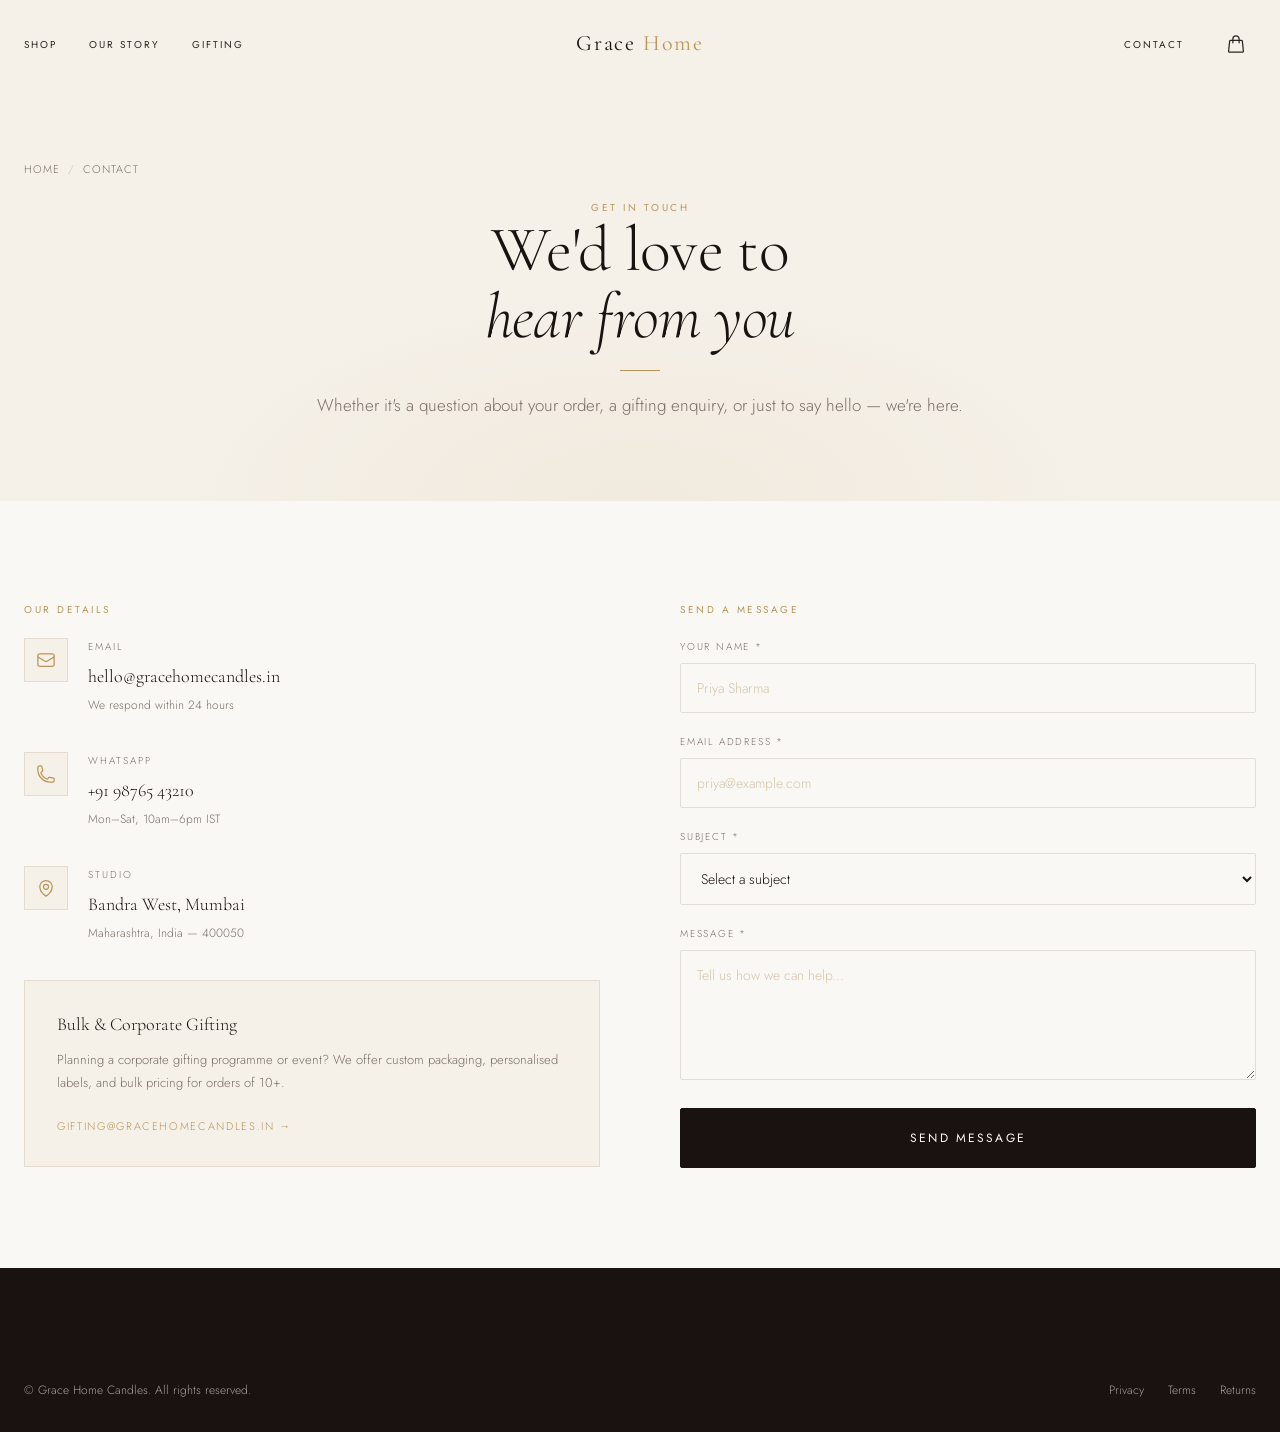
==== pages/contact.html @ 0228a427 "new" ====
<!DOCTYPE html>
<html lang="en">
<head>
  <meta charset="UTF-8">
  <meta name="viewport" content="width=device-width, initial-scale=1.0">
  <meta name="description" content="Contact Grace Home Candles — we'd love to hear from you. Reach us for orders, gifting enquiries, or wholesale.">
  <meta name="robots" content="index, follow">
  <title>Contact — Grace Home Candles</title>
  <link rel="preconnect" href="https://fonts.googleapis.com">
  <link rel="preconnect" href="https://fonts.gstatic.com" crossorigin>
  <link href="https://fonts.googleapis.com/css2?family=Cormorant+Garamond:ital,wght@0,300;0,400;0,500;1,300;1,400&family=Jost:wght@200;300;400;500&display=swap" rel="stylesheet">
  <link rel="stylesheet" href="../css/main.css">
  <link rel="canonical" href="https://gracehomecandles.in/pages/contact.html">
</head>
<body>

<div id="page-loader" class="page-loader" role="status">
  <div><div class="loader-logo">Grace <span>Home</span></div><div class="loader-bar"></div></div>
</div>

<div id="cart-overlay" class="cart-overlay" aria-hidden="true"></div>
<aside id="cart-drawer" class="cart-drawer" aria-hidden="true" aria-label="Shopping Cart">
  <div class="cart-header">
    <h2 class="cart-title">Your Cart</h2>
    <button class="cart-close" data-cart-close aria-label="Close cart">
      <svg xmlns="http://www.w3.org/2000/svg" fill="none" viewBox="0 0 24 24" stroke="currentColor"><path stroke-linecap="round" stroke-linejoin="round" d="M6 18L18 6M6 6l12 12"/></svg>
    </button>
  </div>
  <div class="cart-body" id="cart-body"></div>
  <div class="cart-footer" id="cart-footer" style="display:none">
    <div class="cart-subtotal"><span class="cart-subtotal-label">Subtotal</span><span class="cart-subtotal-amount" id="cart-subtotal">₹0</span></div>
    <p class="cart-shipping-note" id="cart-shipping-note"></p>
    <div class="cart-actions"><a href="checkout.html" class="btn btn-primary btn-full"><span>Checkout</span></a></div>
  </div>
</aside>
<nav id="mobile-nav" class="mobile-nav"><button id="mobile-nav-close" class="mobile-nav-close">✕</button>
  <a href="../index.html" class="mobile-nav-link">Home</a><a href="shop.html" class="mobile-nav-link">Shop</a>
  <a href="about.html" class="mobile-nav-link">Our Story</a><a href="contact.html" class="mobile-nav-link">Contact</a>
</nav>

<header id="site-header" role="banner">
  <div class="container">
    <div class="header-inner">
      <nav class="nav-left"><a href="shop.html" class="nav-link">Shop</a><a href="about.html" class="nav-link">Our Story</a><a href="gifting.html" class="nav-link">Gifting</a></nav>
      <a href="../index.html" class="nav-logo">Grace <span>Home</span></a>
      <div class="nav-right">
        <a href="contact.html" class="nav-link">Contact</a>
        <button class="nav-icon-btn" data-cart-open aria-label="Open cart">
          <svg xmlns="http://www.w3.org/2000/svg" fill="none" viewBox="0 0 24 24" stroke="currentColor"><path stroke-linecap="round" stroke-linejoin="round" d="M15.75 10.5V6a3.75 3.75 0 10-7.5 0v4.5m11.356-1.993l1.263 12c.07.665-.45 1.243-1.119 1.243H4.25a1.125 1.125 0 01-1.12-1.243l1.264-12A1.125 1.125 0 015.513 7.5h12.974c.576 0 1.059.435 1.119 1.007z"/></svg>
          <span class="cart-count"></span>
        </button>
        <button class="hamburger" id="mobile-nav-toggle" aria-label="Open menu"><span></span><span></span><span></span></button>
      </div>
    </div>
  </div>
</header>

<section class="page-banner">
  <div class="container">
    <nav class="breadcrumb" aria-label="Breadcrumb">
      <a href="../index.html">Home</a><span class="breadcrumb-sep">/</span><span aria-current="page">Contact</span>
    </nav>
    <p class="overline reveal">Get in Touch</p>
    <h1 class="display-lg reveal reveal-delay-1">We'd love to<br><em>hear from you</em></h1>
    <div class="divider reveal reveal-delay-2"></div>
    <p class="body-lg reveal reveal-delay-3">Whether it's a question about your order, a gifting enquiry, or just to say hello — we're here.</p>
  </div>
</section>

<main class="section-pad">
  <div class="container">
    <div style="display:grid;grid-template-columns:1fr 1fr;gap:80px;align-items:start">

      <!-- Contact Info -->
      <div>
        <p class="overline reveal" style="margin-bottom:20px">Our Details</p>
        <div style="display:flex;flex-direction:column;gap:36px">

          <div class="reveal reveal-delay-1" style="display:flex;gap:20px;align-items:flex-start">
            <div style="width:44px;height:44px;background:var(--cream);display:flex;align-items:center;justify-content:center;flex-shrink:0;border:1px solid var(--border)">
              <svg style="width:20px;height:20px;color:var(--gold)" xmlns="http://www.w3.org/2000/svg" fill="none" viewBox="0 0 24 24" stroke="currentColor"><path stroke-linecap="round" stroke-linejoin="round" stroke-width="1.5" d="M21.75 6.75v10.5a2.25 2.25 0 01-2.25 2.25h-15a2.25 2.25 0 01-2.25-2.25V6.75m19.5 0A2.25 2.25 0 0019.5 4.5h-15a2.25 2.25 0 00-2.25 2.25m19.5 0v.243a2.25 2.25 0 01-1.07 1.916l-7.5 4.615a2.25 2.25 0 01-2.36 0L3.32 8.91a2.25 2.25 0 01-1.07-1.916V6.75"/></svg>
            </div>
            <div>
              <p style="font-size:10px;letter-spacing:0.2em;text-transform:uppercase;color:var(--muted);margin-bottom:6px">Email</p>
              <a href="mailto:hello@gracehomecandles.in" style="font-family:var(--font-serif);font-size:18px;color:var(--espresso);transition:color 0.25s" onmouseover="this.style.color='var(--gold)'" onmouseout="this.style.color='var(--espresso)'">hello@gracehomecandles.in</a>
              <p style="font-size:12px;color:var(--muted);margin-top:4px">We respond within 24 hours</p>
            </div>
          </div>

          <div class="reveal reveal-delay-2" style="display:flex;gap:20px;align-items:flex-start">
            <div style="width:44px;height:44px;background:var(--cream);display:flex;align-items:center;justify-content:center;flex-shrink:0;border:1px solid var(--border)">
              <svg style="width:20px;height:20px;color:var(--gold)" xmlns="http://www.w3.org/2000/svg" fill="none" viewBox="0 0 24 24" stroke="currentColor"><path stroke-linecap="round" stroke-linejoin="round" stroke-width="1.5" d="M2.25 6.75c0 8.284 6.716 15 15 15h2.25a2.25 2.25 0 002.25-2.25v-1.372c0-.516-.351-.966-.852-1.091l-4.423-1.106c-.44-.11-.902.055-1.173.417l-.97 1.293c-.282.376-.769.542-1.21.38a12.035 12.035 0 01-7.143-7.143c-.162-.441.004-.928.38-1.21l1.293-.97c.363-.271.527-.734.417-1.173L6.963 3.102a1.125 1.125 0 00-1.091-.852H4.5A2.25 2.25 0 002.25 4.5v2.25z"/></svg>
            </div>
            <div>
              <p style="font-size:10px;letter-spacing:0.2em;text-transform:uppercase;color:var(--muted);margin-bottom:6px">WhatsApp</p>
              <a href="https://wa.me/919876543210" target="_blank" rel="noopener noreferrer" style="font-family:var(--font-serif);font-size:18px;color:var(--espresso);transition:color 0.25s" onmouseover="this.style.color='var(--gold)'" onmouseout="this.style.color='var(--espresso)'">+91 98765 43210</a>
              <p style="font-size:12px;color:var(--muted);margin-top:4px">Mon–Sat, 10am–6pm IST</p>
            </div>
          </div>

          <div class="reveal reveal-delay-3" style="display:flex;gap:20px;align-items:flex-start">
            <div style="width:44px;height:44px;background:var(--cream);display:flex;align-items:center;justify-content:center;flex-shrink:0;border:1px solid var(--border)">
              <svg style="width:20px;height:20px;color:var(--gold)" xmlns="http://www.w3.org/2000/svg" fill="none" viewBox="0 0 24 24" stroke="currentColor"><path stroke-linecap="round" stroke-linejoin="round" stroke-width="1.5" d="M15 10.5a3 3 0 11-6 0 3 3 0 016 0z"/><path stroke-linecap="round" stroke-linejoin="round" stroke-width="1.5" d="M19.5 10.5c0 7.142-7.5 11.25-7.5 11.25S4.5 17.642 4.5 10.5a7.5 7.5 0 1115 0z"/></svg>
            </div>
            <div>
              <p style="font-size:10px;letter-spacing:0.2em;text-transform:uppercase;color:var(--muted);margin-bottom:6px">Studio</p>
              <p style="font-family:var(--font-serif);font-size:18px;color:var(--espresso)">Bandra West, Mumbai</p>
              <p style="font-size:12px;color:var(--muted);margin-top:4px">Maharashtra, India — 400050</p>
            </div>
          </div>

          <!-- Gifting enquiry -->
          <div class="reveal reveal-delay-4" style="background:var(--cream);padding:28px 32px;border:1px solid var(--border)">
            <p style="font-family:var(--font-serif);font-size:18px;color:var(--espresso);margin-bottom:10px">Bulk & Corporate Gifting</p>
            <p style="font-size:13px;color:var(--muted);line-height:1.75;margin-bottom:16px">Planning a corporate gifting programme or event? We offer custom packaging, personalised labels, and bulk pricing for orders of 10+.</p>
            <a href="mailto:gifting@gracehomecandles.in" style="font-size:11px;letter-spacing:0.15em;text-transform:uppercase;color:var(--gold);">gifting@gracehomecandles.in →</a>
          </div>
        </div>
      </div>

      <!-- Contact Form -->
      <div>
        <p class="overline reveal" style="margin-bottom:20px">Send a Message</p>
        <form id="contact-form" novalidate class="reveal reveal-delay-1">
          <div class="form-group">
            <label class="form-label" for="contact-name">Your Name *</label>
            <input type="text" id="contact-name" name="name" class="form-control" placeholder="Priya Sharma" required maxlength="100" autocomplete="name">
          </div>
          <div class="form-group">
            <label class="form-label" for="contact-email">Email Address *</label>
            <input type="email" id="contact-email" name="email" class="form-control" placeholder="priya@example.com" required maxlength="150" autocomplete="email">
          </div>
          <div class="form-group">
            <label class="form-label" for="contact-subject">Subject *</label>
            <select id="contact-subject" name="subject" class="form-control" required>
              <option value="">Select a subject</option>
              <option value="order">Order Enquiry</option>
              <option value="gifting">Gifting / Bulk Order</option>
              <option value="product">Product Question</option>
              <option value="return">Return / Exchange</option>
              <option value="wholesale">Wholesale</option>
              <option value="other">Other</option>
            </select>
          </div>
          <div class="form-group">
            <label class="form-label" for="contact-message">Message *</label>
            <textarea id="contact-message" name="message" class="form-control" placeholder="Tell us how we can help..." required maxlength="1000" rows="5"></textarea>
          </div>

          <!-- Honeypot (anti-spam) -->
          <div style="display:none" aria-hidden="true">
            <input type="text" name="website" tabindex="-1" autocomplete="off">
          </div>

          <div id="contact-errors" style="display:none;background:#FDF2F2;border:1px solid #F5C6CB;padding:14px 18px;margin-bottom:20px;font-size:13px;color:#721C24;border-radius:2px" role="alert"></div>
          <div id="contact-success" style="display:none;background:#F0FBF4;border:1px solid #A8D5B5;padding:14px 18px;margin-bottom:20px;font-size:13px;color:#2D6A4F;border-radius:2px" role="status"></div>

          <button type="submit" class="btn btn-primary btn-lg btn-full" id="contact-submit">
            <span id="contact-btn-text">Send Message</span>
          </button>
        </form>
      </div>
    </div>
  </div>
</main>

<footer class="site-footer">
  <div class="container">
    <div class="footer-bottom" style="padding:32px 0">
      <p>© <span id="current-year"></span> Grace Home Candles. All rights reserved.</p>
      <div class="footer-bottom-links">
        <a href="privacy-policy.html">Privacy</a><a href="terms.html">Terms</a><a href="return-policy.html">Returns</a>
      </div>
    </div>
  </div>
</footer>

<div id="toast-container" class="toast-container" aria-live="polite"></div>
<script src="../js/products.js"></script>
<script src="../js/core.js"></script>
<script>
document.getElementById('current-year').textContent = new Date().getFullYear();

document.getElementById('contact-form').addEventListener('submit', async (e) => {
  e.preventDefault();

  if (!Security.checkRateLimit('contact', 3, 300000)) {
    Toast.show('Too many submissions. Please wait before trying again.', 'error');
    return;
  }

  const errorsEl = document.getElementById('contact-errors');
  const successEl = document.getElementById('contact-success');
  const btnText = document.getElementById('contact-btn-text');
  const btn = document.getElementById('contact-submit');
  errorsEl.style.display = 'none';
  successEl.style.display = 'none';

  const name = document.getElementById('contact-name').value.trim();
  const email = document.getElementById('contact-email').value.trim();
  const subject = document.getElementById('contact-subject').value;
  const message = document.getElementById('contact-message').value.trim();
  const honeypot = document.querySelector('input[name="website"]').value;

  // Honeypot check
  if (honeypot) return;

  const errors = [];
  if (!name || name.length < 2) errors.push('Please enter your name.');
  if (!Security.validateEmail(email)) errors.push('Please enter a valid email address.');
  if (!subject) errors.push('Please select a subject.');
  if (!message || message.length < 10) errors.push('Please enter a message (at least 10 characters).');

  if (errors.length) {
    errorsEl.innerHTML = errors.map(m => `<p style="margin:2px 0">• ${Security.sanitize(m)}</p>`).join('');
    errorsEl.style.display = 'block';
    return;
  }

  btn.disabled = true;
  btnText.textContent = 'Sending...';

  try {
    await SupabaseClient.submitContact({
      name: Security.sanitize(name),
      email: Security.sanitize(email),
      subject: Security.sanitize(subject),
      message: Security.sanitize(message),
      created_at: new Date().toISOString()
    });
    successEl.textContent = 'Thank you for reaching out! We'll get back to you within 24 hours.';
    successEl.style.display = 'block';
    document.getElementById('contact-form').reset();
    Toast.show('Message sent successfully!', 'success');
  } catch (err) {
    errorsEl.textContent = 'Something went wrong. Please try emailing us directly at hello@gracehomecandles.in';
    errorsEl.style.display = 'block';
  } finally {
    btn.disabled = false;
    btnText.textContent = 'Send Message';
  }
});
</script>
</body>
</html>
---- css/main.css ----
/* ============================================================
   GRACE HOME CANDLES — LUXURY DESIGN SYSTEM
   ============================================================ */

@import url('https://fonts.googleapis.com/css2?family=Cormorant+Garamond:ital,wght@0,300;0,400;0,500;0,600;1,300;1,400;1,500&family=Jost:wght@200;300;400;500&display=swap');

/* ── CSS Variables ── */
:root {
  --ivory:        #FAF8F4;
  --cream:        #F5F0E8;
  --cashmere:     #EDE5D8;
  --champagne:    #E8DCC8;
  --sand:         #D4C4A8;
  --gold:         #B8965A;
  --gold-light:   #D4AE72;
  --bronze:       #8B6B3D;
  --charcoal:     #2C2420;
  --espresso:     #1A1210;
  --muted:        #7A6E68;
  --border:       rgba(180,160,130,0.25);
  --border-dark:  rgba(44,36,32,0.12);
  --shadow-sm:    0 2px 20px rgba(44,36,32,0.06);
  --shadow-md:    0 8px 40px rgba(44,36,32,0.10);
  --shadow-lg:    0 24px 80px rgba(44,36,32,0.14);
  --font-serif:   'Cormorant Garamond', Georgia, serif;
  --font-sans:    'Jost', 'Helvetica Neue', Arial, sans-serif;
  --transition:   0.45s cubic-bezier(0.25,0.46,0.45,0.94);
  --transition-fast: 0.22s cubic-bezier(0.25,0.46,0.45,0.94);
  --max-w:        1320px;
  --radius:       2px;
}

/* ── Reset ── */
*, *::before, *::after { box-sizing: border-box; margin: 0; padding: 0; }
html { font-size: 16px; scroll-behavior: smooth; -webkit-text-size-adjust: 100%; }
body {
  font-family: var(--font-sans);
  font-weight: 300;
  color: var(--charcoal);
  background: var(--ivory);
  line-height: 1.7;
  overflow-x: hidden;
  -webkit-font-smoothing: antialiased;
}
img { max-width: 100%; height: auto; display: block; }
a { color: inherit; text-decoration: none; }
button { cursor: pointer; border: none; background: none; font-family: var(--font-sans); }
ul { list-style: none; }
input, textarea, select { font-family: var(--font-sans); }

/* ── Utility ── */
.container { width: 100%; max-width: var(--max-w); margin: 0 auto; padding: 0 24px; }
.visually-hidden { position: absolute; width: 1px; height: 1px; overflow: hidden; clip: rect(0,0,0,0); white-space: nowrap; }
.section-pad { padding: 100px 0; }
.section-pad-sm { padding: 64px 0; }
.text-center { text-align: center; }
.text-gold { color: var(--gold); }
.fw-300 { font-weight: 300; }
.fw-400 { font-weight: 400; }
.serif { font-family: var(--font-serif); }

/* ── Typography ── */
.display-xl {
  font-family: var(--font-serif);
  font-size: clamp(52px, 8vw, 120px);
  font-weight: 300;
  line-height: 0.95;
  letter-spacing: -0.02em;
  color: var(--espresso);
}
.display-lg {
  font-family: var(--font-serif);
  font-size: clamp(38px, 5vw, 72px);
  font-weight: 300;
  line-height: 1.05;
  letter-spacing: -0.01em;
  color: var(--espresso);
}
.display-md {
  font-family: var(--font-serif);
  font-size: clamp(28px, 3.5vw, 48px);
  font-weight: 300;
  line-height: 1.15;
  color: var(--espresso);
}
.display-sm {
  font-family: var(--font-serif);
  font-size: clamp(22px, 2.5vw, 32px);
  font-weight: 300;
  line-height: 1.3;
  color: var(--espresso);
}
.overline {
  font-family: var(--font-sans);
  font-size: 10px;
  font-weight: 400;
  letter-spacing: 0.25em;
  text-transform: uppercase;
  color: var(--gold);
}
.body-lg { font-size: 17px; font-weight: 300; line-height: 1.75; color: var(--muted); }
.body-md { font-size: 15px; font-weight: 300; line-height: 1.7; color: var(--muted); }
.body-sm { font-size: 13px; font-weight: 300; line-height: 1.6; color: var(--muted); }

/* ── Divider ── */
.divider {
  width: 40px;
  height: 1px;
  background: var(--gold);
  margin: 20px auto;
}
.divider-left { margin: 20px 0; }

/* ── Buttons ── */
.btn {
  display: inline-flex;
  align-items: center;
  gap: 10px;
  font-family: var(--font-sans);
  font-size: 11px;
  font-weight: 400;
  letter-spacing: 0.18em;
  text-transform: uppercase;
  padding: 16px 36px;
  transition: var(--transition);
  position: relative;
  overflow: hidden;
  border-radius: var(--radius);
}
.btn-primary {
  background: var(--espresso);
  color: var(--ivory);
  border: 1px solid var(--espresso);
}
.btn-primary::before {
  content: '';
  position: absolute;
  inset: 0;
  background: var(--gold);
  transform: translateX(-101%);
  transition: transform var(--transition);
  z-index: 0;
}
.btn-primary:hover::before { transform: translateX(0); }
.btn-primary span { position: relative; z-index: 1; }
.btn-primary:hover { border-color: var(--gold); color: var(--ivory); }

.btn-outline {
  background: transparent;
  color: var(--espresso);
  border: 1px solid var(--espresso);
}
.btn-outline:hover { background: var(--espresso); color: var(--ivory); }

.btn-ghost {
  background: transparent;
  color: var(--espresso);
  border: none;
  padding: 8px 0;
  font-size: 11px;
  letter-spacing: 0.18em;
  text-transform: uppercase;
}
.btn-ghost::after {
  content: '';
  display: block;
  height: 1px;
  background: var(--gold);
  transform: scaleX(0);
  transform-origin: left;
  transition: transform var(--transition);
  margin-top: 2px;
}
.btn-ghost:hover::after { transform: scaleX(1); }

.btn-gold {
  background: var(--gold);
  color: var(--ivory);
  border: 1px solid var(--gold);
}
.btn-gold:hover { background: var(--bronze); border-color: var(--bronze); }

.btn-lg { padding: 20px 48px; font-size: 12px; }
.btn-sm { padding: 12px 24px; font-size: 10px; }
.btn-full { width: 100%; justify-content: center; }

/* ── Header / Navigation ── */
#site-header {
  position: fixed;
  top: 0; left: 0; right: 0;
  z-index: 1000;
  transition: background var(--transition), box-shadow var(--transition), padding var(--transition);
  padding: 24px 0;
}
#site-header.scrolled {
  background: rgba(250,248,244,0.95);
  backdrop-filter: blur(16px);
  -webkit-backdrop-filter: blur(16px);
  box-shadow: var(--shadow-sm);
  padding: 16px 0;
}
.header-inner {
  display: grid;
  grid-template-columns: 1fr auto 1fr;
  align-items: center;
  gap: 20px;
}
.nav-logo {
  text-align: center;
  font-family: var(--font-serif);
  font-size: 22px;
  font-weight: 400;
  letter-spacing: 0.08em;
  color: var(--espresso);
}
.nav-logo span { color: var(--gold); }
.nav-left, .nav-right {
  display: flex;
  align-items: center;
  gap: 32px;
}
.nav-right { justify-content: flex-end; }
.nav-link {
  font-size: 10px;
  font-weight: 400;
  letter-spacing: 0.2em;
  text-transform: uppercase;
  color: var(--charcoal);
  transition: color var(--transition-fast);
  position: relative;
}
.nav-link::after {
  content: '';
  position: absolute;
  bottom: -2px;
  left: 0; right: 0;
  height: 1px;
  background: var(--gold);
  transform: scaleX(0);
  transition: transform var(--transition-fast);
}
.nav-link:hover { color: var(--gold); }
.nav-link:hover::after { transform: scaleX(1); }
.nav-icon-btn {
  width: 40px; height: 40px;
  display: flex; align-items: center; justify-content: center;
  position: relative;
  color: var(--charcoal);
  transition: color var(--transition-fast);
}
.nav-icon-btn:hover { color: var(--gold); }
.nav-icon-btn svg { width: 20px; height: 20px; stroke-width: 1.5; }
.cart-count {
  position: absolute;
  top: 2px; right: 2px;
  width: 16px; height: 16px;
  background: var(--gold);
  color: var(--ivory);
  font-size: 9px;
  font-weight: 500;
  border-radius: 50%;
  display: flex; align-items: center; justify-content: center;
  display: none;
}
.cart-count.visible { display: flex; }
.hamburger {
  display: none;
  flex-direction: column;
  gap: 5px;
  padding: 8px;
  cursor: pointer;
}
.hamburger span {
  display: block;
  width: 22px;
  height: 1px;
  background: var(--charcoal);
  transition: var(--transition);
}

/* ── Mobile Nav ── */
.mobile-nav {
  position: fixed;
  inset: 0;
  background: var(--ivory);
  z-index: 1100;
  display: flex;
  flex-direction: column;
  align-items: center;
  justify-content: center;
  gap: 32px;
  transform: translateX(100%);
  transition: transform var(--transition);
}
.mobile-nav.open { transform: translateX(0); }
.mobile-nav-close {
  position: absolute;
  top: 28px; right: 24px;
  font-size: 24px;
  color: var(--charcoal);
  padding: 8px;
}
.mobile-nav-link {
  font-family: var(--font-serif);
  font-size: 36px;
  font-weight: 300;
  color: var(--espresso);
  letter-spacing: 0.02em;
  transition: color var(--transition-fast);
}
.mobile-nav-link:hover { color: var(--gold); }

/* ── Hero ── */
.hero {
  min-height: 100vh;
  display: flex;
  align-items: flex-end;
  position: relative;
  overflow: hidden;
  background: var(--cream);
}
.hero-bg {
  position: absolute;
  inset: 0;
  background: linear-gradient(135deg, #F5EFE6 0%, #EDE3D3 40%, #E8DBC8 100%);
}
.hero-bg::before {
  content: '';
  position: absolute;
  inset: 0;
  background: radial-gradient(ellipse 80% 60% at 60% 40%, rgba(184,150,90,0.08) 0%, transparent 60%);
}
.hero-content {
  position: relative;
  z-index: 2;
  padding: 120px 0 80px;
  width: 100%;
}
.hero-grid {
  display: grid;
  grid-template-columns: 1fr 1fr;
  gap: 60px;
  align-items: flex-end;
}
.hero-text { padding-bottom: 40px; }
.hero-overline {
  font-size: 10px;
  letter-spacing: 0.3em;
  text-transform: uppercase;
  color: var(--gold);
  margin-bottom: 28px;
}
.hero-headline { margin-bottom: 28px; }
.hero-headline em { font-style: italic; color: var(--gold); }
.hero-sub {
  font-size: 15px;
  font-weight: 300;
  line-height: 1.8;
  color: var(--muted);
  max-width: 380px;
  margin-bottom: 48px;
}
.hero-cta { display: flex; gap: 20px; flex-wrap: wrap; align-items: center; }
.hero-visual {
  display: flex;
  justify-content: center;
  align-items: flex-end;
}
.hero-image-wrap {
  width: 100%;
  max-width: 520px;
  aspect-ratio: 3/4;
  background: var(--cashmere);
  position: relative;
  overflow: hidden;
  border-radius: var(--radius);
}
.hero-image-wrap img {
  width: 100%;
  height: 100%;
  object-fit: cover;
  transition: transform 8s ease;
}
.hero-image-wrap:hover img { transform: scale(1.04); }
.hero-badge {
  position: absolute;
  bottom: 28px;
  right: -20px;
  background: var(--ivory);
  padding: 20px 24px;
  box-shadow: var(--shadow-md);
}
.hero-badge-num {
  font-family: var(--font-serif);
  font-size: 36px;
  font-weight: 300;
  color: var(--espresso);
  line-height: 1;
}
.hero-badge-text { font-size: 10px; letter-spacing: 0.15em; text-transform: uppercase; color: var(--muted); }
.hero-scroll {
  display: flex;
  align-items: center;
  gap: 12px;
  font-size: 10px;
  letter-spacing: 0.2em;
  text-transform: uppercase;
  color: var(--muted);
  margin-top: 60px;
}
.hero-scroll::before {
  content: '';
  width: 40px;
  height: 1px;
  background: var(--sand);
}

/* ── Section Header ── */
.section-header { margin-bottom: 60px; }
.section-header.centered { text-align: center; }
.section-header .overline { margin-bottom: 16px; }
.section-header .display-lg { margin-bottom: 16px; }
.section-header .body-lg { max-width: 540px; }
.section-header.centered .body-lg { margin: 0 auto; }

/* ── Product Cards ── */
.products-grid {
  display: grid;
  grid-template-columns: repeat(3, 1fr);
  gap: 32px;
}
.products-grid-4 {
  display: grid;
  grid-template-columns: repeat(4, 1fr);
  gap: 24px;
}
.product-card {
  position: relative;
  background: var(--cream);
  border-radius: var(--radius);
  overflow: hidden;
  transition: transform var(--transition), box-shadow var(--transition);
  cursor: pointer;
}
.product-card:hover { transform: translateY(-6px); box-shadow: var(--shadow-lg); }
.product-image-wrap {
  position: relative;
  aspect-ratio: 3/4;
  overflow: hidden;
  background: var(--cashmere);
}
.product-image-wrap img {
  width: 100%; height: 100%;
  object-fit: cover;
  transition: transform var(--transition) 0.05s;
}
.product-card:hover .product-image-wrap img { transform: scale(1.06); }
.product-badge {
  position: absolute;
  top: 16px; left: 16px;
  display: flex; gap: 8px; flex-wrap: wrap;
}
.badge {
  font-size: 8px;
  font-weight: 500;
  letter-spacing: 0.15em;
  text-transform: uppercase;
  padding: 5px 10px;
  border-radius: var(--radius);
}
.badge-bestseller { background: var(--espresso); color: var(--ivory); }
.badge-sale { background: var(--gold); color: var(--ivory); }
.badge-new { background: var(--ivory); color: var(--espresso); border: 1px solid var(--border-dark); }
.product-quick-add {
  position: absolute;
  bottom: 16px;
  left: 16px; right: 16px;
  opacity: 0;
  transform: translateY(8px);
  transition: var(--transition);
}
.product-card:hover .product-quick-add { opacity: 1; transform: translateY(0); }
.product-body { padding: 20px 20px 24px; }
.product-name {
  font-family: var(--font-serif);
  font-size: 20px;
  font-weight: 400;
  color: var(--espresso);
  margin-bottom: 6px;
  line-height: 1.2;
}
.product-notes {
  font-size: 11px;
  letter-spacing: 0.1em;
  color: var(--muted);
  margin-bottom: 14px;
  text-transform: uppercase;
}
.product-meta { display: flex; align-items: center; gap: 8px; flex-wrap: wrap; }
.price-original {
  font-size: 13px;
  color: var(--sand);
  text-decoration: line-through;
  font-weight: 300;
}
.price-sale {
  font-family: var(--font-serif);
  font-size: 20px;
  font-weight: 400;
  color: var(--espresso);
}
.price-savings {
  font-size: 10px;
  letter-spacing: 0.1em;
  color: var(--gold);
  text-transform: uppercase;
  font-weight: 400;
}

/* ── Features / Why Us ── */
.features-grid {
  display: grid;
  grid-template-columns: repeat(4, 1fr);
  gap: 1px;
  background: var(--border);
}
.feature-item {
  background: var(--ivory);
  padding: 52px 36px;
  text-align: center;
  transition: background var(--transition);
}
.feature-item:hover { background: var(--cream); }
.feature-icon {
  width: 48px; height: 48px;
  margin: 0 auto 24px;
  color: var(--gold);
}
.feature-icon svg { width: 48px; height: 48px; stroke-width: 1; }
.feature-title {
  font-family: var(--font-serif);
  font-size: 18px;
  font-weight: 400;
  color: var(--espresso);
  margin-bottom: 12px;
}

/* ── Brand Story ── */
.story-grid {
  display: grid;
  grid-template-columns: 1fr 1fr;
  gap: 80px;
  align-items: center;
}
.story-image {
  position: relative;
}
.story-image-main {
  aspect-ratio: 4/5;
  background: var(--cashmere);
  overflow: hidden;
  border-radius: var(--radius);
}
.story-image-main img { width: 100%; height: 100%; object-fit: cover; }
.story-image-accent {
  position: absolute;
  bottom: -32px; right: -32px;
  width: 40%;
  aspect-ratio: 1;
  background: var(--champagne);
  border: 6px solid var(--ivory);
  overflow: hidden;
  border-radius: var(--radius);
}
.story-image-accent img { width: 100%; height: 100%; object-fit: cover; }
.story-text .overline { margin-bottom: 20px; }
.story-text .display-lg { margin-bottom: 24px; }
.story-text .body-lg { margin-bottom: 32px; }
.story-quote {
  padding: 28px 32px;
  border-left: 2px solid var(--gold);
  background: var(--cream);
  margin-bottom: 36px;
}
.story-quote p {
  font-family: var(--font-serif);
  font-size: 20px;
  font-style: italic;
  font-weight: 300;
  color: var(--espresso);
  line-height: 1.5;
}

/* ── Testimonials ── */
.testimonials-wrap {
  background: var(--espresso);
  padding: 100px 0;
}
.testimonials-grid {
  display: grid;
  grid-template-columns: repeat(3, 1fr);
  gap: 2px;
}
.testimonial-item {
  padding: 52px 40px;
  background: rgba(255,255,255,0.03);
  border: 1px solid rgba(255,255,255,0.06);
  transition: background var(--transition);
}
.testimonial-item:hover { background: rgba(255,255,255,0.06); }
.testimonial-stars { color: var(--gold); font-size: 16px; letter-spacing: 4px; margin-bottom: 24px; }
.testimonial-text {
  font-family: var(--font-serif);
  font-size: 18px;
  font-weight: 300;
  font-style: italic;
  color: rgba(255,255,255,0.85);
  line-height: 1.65;
  margin-bottom: 28px;
}
.testimonial-author { display: flex; align-items: center; gap: 14px; }
.testimonial-avatar {
  width: 40px; height: 40px;
  border-radius: 50%;
  background: var(--charcoal);
  overflow: hidden;
  flex-shrink: 0;
}
.testimonial-avatar img { width: 100%; height: 100%; object-fit: cover; }
.testimonial-name {
  font-size: 12px;
  font-weight: 400;
  letter-spacing: 0.12em;
  text-transform: uppercase;
  color: rgba(255,255,255,0.6);
}
.testimonial-loc {
  font-size: 11px;
  color: rgba(255,255,255,0.35);
}

/* ── Gifting Section ── */
.gifting-section {
  background: var(--cream);
  padding: 100px 0;
}
.gifting-grid {
  display: grid;
  grid-template-columns: 1fr 1fr;
  gap: 80px;
  align-items: center;
}
.gifting-text .display-lg { margin-bottom: 24px; }
.gifting-text .body-lg { margin-bottom: 40px; }
.gifting-feature {
  display: flex;
  align-items: flex-start;
  gap: 20px;
  margin-bottom: 28px;
  padding-bottom: 28px;
  border-bottom: 1px solid var(--border);
}
.gifting-feature:last-child { border: none; margin: 0; padding: 0; }
.gifting-feat-icon {
  width: 36px; height: 36px;
  color: var(--gold);
  flex-shrink: 0;
  margin-top: 2px;
}
.gifting-feat-icon svg { width: 36px; height: 36px; stroke-width: 1.2; }
.gifting-feat-title {
  font-family: var(--font-serif);
  font-size: 17px;
  font-weight: 400;
  color: var(--espresso);
  margin-bottom: 6px;
}
.gifting-image {
  aspect-ratio: 4/5;
  background: var(--cashmere);
  overflow: hidden;
  border-radius: var(--radius);
  position: relative;
}
.gifting-image img { width: 100%; height: 100%; object-fit: cover; }
.gifting-tag {
  position: absolute;
  top: 32px; left: -20px;
  background: var(--espresso);
  color: var(--ivory);
  padding: 20px 28px;
  writing-mode: vertical-rl;
  text-orientation: mixed;
  transform: rotate(180deg);
  font-size: 9px;
  letter-spacing: 0.25em;
  text-transform: uppercase;
}

/* ── Instagram Gallery ── */
.instagram-grid {
  display: grid;
  grid-template-columns: repeat(6, 1fr);
  gap: 4px;
}
.insta-item {
  aspect-ratio: 1;
  background: var(--cashmere);
  overflow: hidden;
  position: relative;
  cursor: pointer;
}
.insta-item img { width: 100%; height: 100%; object-fit: cover; transition: transform var(--transition); }
.insta-item:hover img { transform: scale(1.08); }
.insta-overlay {
  position: absolute;
  inset: 0;
  background: rgba(26,18,16,0.35);
  display: flex; align-items: center; justify-content: center;
  opacity: 0;
  transition: opacity var(--transition);
}
.insta-item:hover .insta-overlay { opacity: 1; }
.insta-icon { color: white; width: 28px; height: 28px; }

/* ── Newsletter ── */
.newsletter-wrap {
  background: linear-gradient(135deg, var(--cashmere) 0%, var(--champagne) 100%);
  padding: 80px 0;
}
.newsletter-inner { max-width: 540px; margin: 0 auto; text-align: center; }
.newsletter-form {
  display: flex;
  gap: 0;
  margin-top: 32px;
  border: 1px solid var(--border-dark);
  background: var(--ivory);
  overflow: hidden;
}
.newsletter-form input {
  flex: 1;
  padding: 16px 20px;
  border: none;
  background: transparent;
  font-size: 14px;
  font-weight: 300;
  color: var(--espresso);
  outline: none;
}
.newsletter-form input::placeholder { color: var(--sand); }
.newsletter-form button {
  padding: 16px 28px;
  background: var(--espresso);
  color: var(--ivory);
  font-size: 10px;
  letter-spacing: 0.2em;
  text-transform: uppercase;
  font-weight: 400;
  transition: background var(--transition-fast);
  white-space: nowrap;
}
.newsletter-form button:hover { background: var(--gold); }
.newsletter-note { font-size: 11px; color: var(--muted); margin-top: 14px; }

/* ── Footer ── */
.site-footer {
  background: var(--espresso);
  color: rgba(255,255,255,0.6);
  padding-top: 80px;
}
.footer-grid {
  display: grid;
  grid-template-columns: 2fr 1fr 1fr 1fr;
  gap: 60px;
  padding-bottom: 64px;
  border-bottom: 1px solid rgba(255,255,255,0.08);
}
.footer-brand-name {
  font-family: var(--font-serif);
  font-size: 24px;
  font-weight: 400;
  letter-spacing: 0.06em;
  color: var(--ivory);
  margin-bottom: 16px;
}
.footer-brand-name span { color: var(--gold); }
.footer-brand-desc { font-size: 13px; line-height: 1.75; margin-bottom: 28px; }
.footer-social { display: flex; gap: 16px; }
.footer-social a {
  width: 36px; height: 36px;
  border: 1px solid rgba(255,255,255,0.12);
  display: flex; align-items: center; justify-content: center;
  color: rgba(255,255,255,0.5);
  transition: var(--transition-fast);
}
.footer-social a:hover { border-color: var(--gold); color: var(--gold); }
.footer-social svg { width: 16px; height: 16px; stroke-width: 1.5; }
.footer-heading {
  font-family: var(--font-sans);
  font-size: 9px;
  font-weight: 500;
  letter-spacing: 0.25em;
  text-transform: uppercase;
  color: var(--ivory);
  margin-bottom: 24px;
}
.footer-links { display: flex; flex-direction: column; gap: 12px; }
.footer-links a { font-size: 13px; transition: color var(--transition-fast); }
.footer-links a:hover { color: var(--gold); }
.footer-bottom {
  padding: 24px 0;
  display: flex;
  align-items: center;
  justify-content: space-between;
  gap: 20px;
  flex-wrap: wrap;
  font-size: 12px;
}
.footer-bottom-links { display: flex; gap: 24px; }
.footer-bottom-links a { transition: color var(--transition-fast); }
.footer-bottom-links a:hover { color: var(--gold); }
.footer-payment { display: flex; gap: 8px; align-items: center; }
.payment-icon {
  background: rgba(255,255,255,0.08);
  padding: 4px 10px;
  font-size: 10px;
  color: rgba(255,255,255,0.5);
  border-radius: 2px;
  letter-spacing: 0.05em;
}

/* ── Cart Drawer ── */
.cart-overlay {
  position: fixed;
  inset: 0;
  background: rgba(26,18,16,0.5);
  z-index: 1200;
  opacity: 0;
  visibility: hidden;
  transition: var(--transition);
  backdrop-filter: blur(4px);
}
.cart-overlay.open { opacity: 1; visibility: visible; }
.cart-drawer {
  position: fixed;
  top: 0; right: 0; bottom: 0;
  width: 420px;
  max-width: 100vw;
  background: var(--ivory);
  z-index: 1300;
  transform: translateX(100%);
  transition: transform var(--transition);
  display: flex;
  flex-direction: column;
}
.cart-drawer.open { transform: translateX(0); }
.cart-header {
  padding: 28px 32px;
  border-bottom: 1px solid var(--border);
  display: flex; align-items: center; justify-content: space-between;
}
.cart-title { font-family: var(--font-serif); font-size: 22px; font-weight: 300; color: var(--espresso); }
.cart-close {
  width: 36px; height: 36px;
  display: flex; align-items: center; justify-content: center;
  color: var(--muted);
  transition: color var(--transition-fast);
}
.cart-close:hover { color: var(--espresso); }
.cart-close svg { width: 20px; height: 20px; stroke-width: 1.5; }
.cart-body { flex: 1; overflow-y: auto; padding: 24px 32px; }
.cart-empty {
  display: flex; flex-direction: column; align-items: center; justify-content: center;
  height: 100%; text-align: center; gap: 16px;
}
.cart-empty-icon { color: var(--sand); }
.cart-empty-icon svg { width: 52px; height: 52px; stroke-width: 1; }
.cart-empty h3 { font-family: var(--font-serif); font-size: 20px; font-weight: 300; color: var(--espresso); }
.cart-item {
  display: grid;
  grid-template-columns: 80px 1fr;
  gap: 16px;
  padding: 20px 0;
  border-bottom: 1px solid var(--border);
  align-items: start;
}
.cart-item-img {
  width: 80px; height: 100px;
  background: var(--cashmere);
  overflow: hidden;
  border-radius: var(--radius);
}
.cart-item-img img { width: 100%; height: 100%; object-fit: cover; }
.cart-item-name { font-family: var(--font-serif); font-size: 16px; font-weight: 400; color: var(--espresso); margin-bottom: 4px; }
.cart-item-notes { font-size: 11px; color: var(--muted); margin-bottom: 12px; }
.cart-item-footer { display: flex; align-items: center; justify-content: space-between; }
.quantity-control { display: flex; align-items: center; gap: 0; border: 1px solid var(--border-dark); }
.quantity-control button {
  width: 30px; height: 30px;
  display: flex; align-items: center; justify-content: center;
  font-size: 16px; color: var(--charcoal);
  transition: background var(--transition-fast);
}
.quantity-control button:hover { background: var(--cream); }
.quantity-control span { width: 36px; text-align: center; font-size: 13px; color: var(--espresso); }
.cart-item-price { font-family: var(--font-serif); font-size: 17px; font-weight: 400; color: var(--espresso); }
.cart-item-remove {
  font-size: 10px;
  letter-spacing: 0.15em;
  text-transform: uppercase;
  color: var(--sand);
  cursor: pointer;
  transition: color var(--transition-fast);
  margin-top: 6px;
  display: inline-block;
}
.cart-item-remove:hover { color: var(--espresso); }
.cart-footer {
  padding: 24px 32px 32px;
  border-top: 1px solid var(--border);
}
.cart-subtotal {
  display: flex; justify-content: space-between; align-items: center;
  margin-bottom: 8px;
}
.cart-subtotal-label { font-size: 12px; letter-spacing: 0.1em; text-transform: uppercase; color: var(--muted); }
.cart-subtotal-amount { font-family: var(--font-serif); font-size: 22px; font-weight: 300; color: var(--espresso); }
.cart-shipping-note { font-size: 11px; color: var(--muted); margin-bottom: 20px; text-align: center; }
.cart-actions { display: flex; flex-direction: column; gap: 12px; }

/* ── Forms ── */
.form-group { margin-bottom: 20px; }
.form-label {
  display: block;
  font-size: 10px;
  letter-spacing: 0.18em;
  text-transform: uppercase;
  color: var(--muted);
  margin-bottom: 8px;
}
.form-control {
  width: 100%;
  padding: 14px 16px;
  border: 1px solid var(--border-dark);
  background: transparent;
  color: var(--espresso);
  font-size: 14px;
  font-weight: 300;
  font-family: var(--font-sans);
  transition: border-color var(--transition-fast);
  border-radius: var(--radius);
  outline: none;
}
.form-control:focus { border-color: var(--gold); }
.form-control::placeholder { color: var(--sand); }
textarea.form-control { resize: vertical; min-height: 100px; }
.form-row { display: grid; grid-template-columns: 1fr 1fr; gap: 20px; }

/* ── Page Banner ── */
.page-banner {
  background: var(--cream);
  padding: 160px 0 80px;
  text-align: center;
  position: relative;
  overflow: hidden;
}
.page-banner::before {
  content: '';
  position: absolute;
  inset: 0;
  background: radial-gradient(ellipse 60% 70% at 50% 100%, rgba(184,150,90,0.07) 0%, transparent 60%);
}
.page-banner .container { position: relative; }

/* ── Breadcrumb ── */
.breadcrumb {
  display: flex; align-items: center; gap: 8px;
  font-size: 11px;
  letter-spacing: 0.1em;
  color: var(--muted);
  margin-bottom: 20px;
  text-transform: uppercase;
}
.breadcrumb a:hover { color: var(--gold); }
.breadcrumb-sep { color: var(--sand); }

/* ── Product Detail ── */
.product-detail {
  display: grid;
  grid-template-columns: 1fr 1fr;
  gap: 80px;
  align-items: start;
  padding: 80px 0 120px;
}
.product-gallery { position: sticky; top: 100px; }
.product-main-image {
  aspect-ratio: 3/4;
  background: var(--cashmere);
  overflow: hidden;
  border-radius: var(--radius);
  margin-bottom: 12px;
  cursor: zoom-in;
}
.product-main-image img { width: 100%; height: 100%; object-fit: cover; transition: transform var(--transition); }
.product-main-image:hover img { transform: scale(1.04); }
.product-thumbs { display: flex; gap: 12px; }
.product-thumb {
  width: 80px; height: 100px;
  background: var(--cashmere);
  overflow: hidden;
  border-radius: var(--radius);
  cursor: pointer;
  border: 2px solid transparent;
  transition: border-color var(--transition-fast);
  flex-shrink: 0;
}
.product-thumb img { width: 100%; height: 100%; object-fit: cover; }
.product-thumb.active { border-color: var(--gold); }
.product-info { padding-top: 8px; }
.product-info .overline { margin-bottom: 12px; }
.product-info .display-md { margin-bottom: 8px; }
.product-info-notes { font-size: 12px; letter-spacing: 0.12em; color: var(--gold); text-transform: uppercase; margin-bottom: 20px; }
.product-pricing { display: flex; align-items: baseline; gap: 14px; margin-bottom: 32px; }
.product-pricing .price-sale { font-size: 32px; }
.product-desc { font-size: 15px; font-weight: 300; line-height: 1.8; color: var(--muted); margin-bottom: 32px; }
.product-specs { margin-bottom: 36px; }
.spec-row {
  display: flex; justify-content: space-between;
  padding: 14px 0;
  border-bottom: 1px solid var(--border);
  font-size: 13px;
}
.spec-label { color: var(--muted); text-transform: uppercase; letter-spacing: 0.1em; font-size: 10px; }
.spec-value { color: var(--espresso); font-weight: 400; }
.product-actions { display: flex; flex-direction: column; gap: 12px; }
.product-assurances {
  display: flex; gap: 24px;
  margin-top: 32px;
  padding-top: 32px;
  border-top: 1px solid var(--border);
}
.assurance-item {
  display: flex; align-items: center; gap: 8px;
  font-size: 11px; color: var(--muted); letter-spacing: 0.08em;
}
.assurance-item svg { width: 18px; height: 18px; color: var(--gold); stroke-width: 1.5; flex-shrink: 0; }

/* ── Checkout ── */
.checkout-layout {
  display: grid;
  grid-template-columns: 1fr 420px;
  gap: 60px;
  padding: 40px 0 100px;
}
.checkout-form-section { }
.checkout-summary {
  position: sticky;
  top: 100px;
  background: var(--cream);
  padding: 36px;
  border-radius: var(--radius);
  border: 1px solid var(--border);
}
.checkout-step {
  font-size: 10px;
  letter-spacing: 0.25em;
  text-transform: uppercase;
  color: var(--gold);
  margin-bottom: 8px;
}
.checkout-section-title {
  font-family: var(--font-serif);
  font-size: 24px;
  font-weight: 300;
  color: var(--espresso);
  margin-bottom: 28px;
}
.order-summary-items { border-bottom: 1px solid var(--border); margin-bottom: 20px; }
.summary-item {
  display: flex; justify-content: space-between; align-items: center;
  padding: 14px 0;
  border-top: 1px solid var(--border);
  font-size: 14px;
}
.summary-item-name { color: var(--espresso); font-weight: 300; }
.summary-item-price { font-family: var(--font-serif); font-size: 16px; color: var(--espresso); }
.summary-row {
  display: flex; justify-content: space-between;
  font-size: 13px;
  color: var(--muted);
  margin-bottom: 8px;
}
.summary-total {
  display: flex; justify-content: space-between;
  padding-top: 16px;
  border-top: 1px solid var(--border-dark);
  margin-top: 8px;
}
.summary-total-label {
  font-size: 11px; letter-spacing: 0.15em; text-transform: uppercase; color: var(--espresso);
}
.summary-total-amount { font-family: var(--font-serif); font-size: 24px; font-weight: 300; color: var(--espresso); }
.razorpay-notice {
  display: flex; align-items: center; gap: 8px;
  font-size: 11px; color: var(--muted);
  margin-top: 20px;
  padding-top: 20px;
  border-top: 1px solid var(--border);
}
.razorpay-notice svg { width: 16px; height: 16px; color: var(--gold); stroke-width: 1.5; }

/* ── Toast ── */
.toast-container {
  position: fixed;
  bottom: 32px; right: 32px;
  z-index: 2000;
  display: flex; flex-direction: column; gap: 12px;
}
.toast {
  background: var(--espresso);
  color: var(--ivory);
  padding: 16px 24px;
  font-size: 13px;
  font-weight: 300;
  letter-spacing: 0.05em;
  box-shadow: var(--shadow-lg);
  transform: translateX(120%);
  transition: transform var(--transition);
  max-width: 320px;
  border-left: 3px solid var(--gold);
}
.toast.show { transform: translateX(0); }
.toast.success { border-left-color: #6B9E7A; }
.toast.error { border-left-color: #C0665A; }

/* ── Scroll Reveal ── */
.reveal {
  opacity: 0;
  transform: translateY(28px);
  transition: opacity 0.7s ease, transform 0.7s ease;
}
.reveal.revealed { opacity: 1; transform: translateY(0); }
.reveal-delay-1 { transition-delay: 0.1s; }
.reveal-delay-2 { transition-delay: 0.2s; }
.reveal-delay-3 { transition-delay: 0.3s; }
.reveal-delay-4 { transition-delay: 0.4s; }

/* ── Policy Pages ── */
.policy-content {
  max-width: 780px;
  margin: 0 auto;
  padding: 60px 0 120px;
}
.policy-content h2 {
  font-family: var(--font-serif);
  font-size: 24px;
  font-weight: 400;
  color: var(--espresso);
  margin: 40px 0 16px;
}
.policy-content h3 {
  font-family: var(--font-serif);
  font-size: 18px;
  font-weight: 400;
  color: var(--espresso);
  margin: 24px 0 12px;
}
.policy-content p {
  font-size: 15px;
  font-weight: 300;
  color: var(--muted);
  line-height: 1.8;
  margin-bottom: 16px;
}
.policy-content ul {
  list-style: disc;
  padding-left: 24px;
  margin-bottom: 16px;
}
.policy-content ul li {
  font-size: 15px;
  font-weight: 300;
  color: var(--muted);
  line-height: 1.8;
  margin-bottom: 6px;
}

/* ── FAQ ── */
.faq-item {
  border-bottom: 1px solid var(--border);
}
.faq-question {
  display: flex; justify-content: space-between; align-items: center;
  padding: 24px 0;
  cursor: pointer;
  font-family: var(--font-serif);
  font-size: 18px;
  font-weight: 400;
  color: var(--espresso);
  gap: 20px;
}
.faq-icon { flex-shrink: 0; transition: transform var(--transition-fast); color: var(--gold); }
.faq-icon svg { width: 20px; height: 20px; stroke-width: 1.5; }
.faq-item.open .faq-icon { transform: rotate(45deg); }
.faq-answer {
  max-height: 0;
  overflow: hidden;
  transition: max-height 0.4s ease, padding 0.4s ease;
}
.faq-item.open .faq-answer { max-height: 300px; padding-bottom: 24px; }
.faq-answer p { font-size: 15px; font-weight: 300; color: var(--muted); line-height: 1.8; }

/* ── Order Success ── */
.success-page {
  min-height: 80vh;
  display: flex; align-items: center; justify-content: center;
  text-align: center;
  padding: 120px 0 80px;
}
.success-icon {
  width: 72px; height: 72px;
  margin: 0 auto 32px;
  background: rgba(107,158,122,0.12);
  border-radius: 50%;
  display: flex; align-items: center; justify-content: center;
  color: #6B9E7A;
}
.success-icon svg { width: 36px; height: 36px; stroke-width: 1.5; }
.success-order-id { font-family: var(--font-serif); font-size: 15px; color: var(--gold); margin: 12px 0 32px; }

/* ── Loader ── */
.page-loader {
  position: fixed;
  inset: 0;
  background: var(--ivory);
  z-index: 9999;
  display: flex; align-items: center; justify-content: center;
  transition: opacity 0.5s ease, visibility 0.5s ease;
}
.page-loader.hidden { opacity: 0; visibility: hidden; }
.loader-logo { font-family: var(--font-serif); font-size: 32px; font-weight: 300; color: var(--espresso); letter-spacing: 0.1em; }
.loader-logo span { color: var(--gold); }
.loader-bar {
  position: absolute;
  bottom: 0; left: 0;
  height: 2px;
  background: var(--gold);
  animation: loaderBar 1.2s ease forwards;
}
@keyframes loaderBar { from { width: 0; } to { width: 100%; } }

/* ── Media Queries ── */
@media (max-width: 1200px) {
  .products-grid-4 { grid-template-columns: repeat(3, 1fr); }
  .footer-grid { grid-template-columns: 1fr 1fr; gap: 40px; }
}
@media (max-width: 1024px) {
  .hero-grid { grid-template-columns: 1fr; gap: 40px; }
  .hero-visual { display: none; }
  .products-grid { grid-template-columns: repeat(2, 1fr); }
  .features-grid { grid-template-columns: repeat(2, 1fr); }
  .story-grid { grid-template-columns: 1fr; }
  .story-image { display: none; }
  .testimonials-grid { grid-template-columns: 1fr; }
  .gifting-grid { grid-template-columns: 1fr; }
  .checkout-layout { grid-template-columns: 1fr; }
  .checkout-summary { position: static; }
  .product-detail { grid-template-columns: 1fr; }
  .product-gallery { position: static; }
  .instagram-grid { grid-template-columns: repeat(4, 1fr); }
}
@media (max-width: 768px) {
  .section-pad { padding: 64px 0; }
  .nav-left, .nav-right > .nav-link { display: none; }
  .hamburger { display: flex; }
  .header-inner { grid-template-columns: 1fr auto 1fr; }
  .nav-right { gap: 8px; }
  .products-grid { grid-template-columns: 1fr 1fr; gap: 16px; }
  .products-grid-4 { grid-template-columns: 1fr 1fr; }
  .features-grid { grid-template-columns: 1fr 1fr; }
  .instagram-grid { grid-template-columns: repeat(3, 1fr); }
  .footer-grid { grid-template-columns: 1fr; gap: 36px; }
  .cart-drawer { width: 100vw; }
  .product-assurances { flex-wrap: wrap; gap: 16px; }
  .form-row { grid-template-columns: 1fr; }
  .newsletter-form { flex-direction: column; }
  .newsletter-form button { padding: 14px; }
  .testimonials-grid { grid-template-columns: 1fr; }
  .footer-bottom { flex-direction: column; text-align: center; }
}
@media (max-width: 480px) {
  .products-grid { grid-template-columns: 1fr; }
  .features-grid { grid-template-columns: 1fr; }
  .instagram-grid { grid-template-columns: repeat(2, 1fr); }
  .hero-cta { flex-direction: column; width: 100%; }
  .hero-cta .btn { width: 100%; justify-content: center; }
}
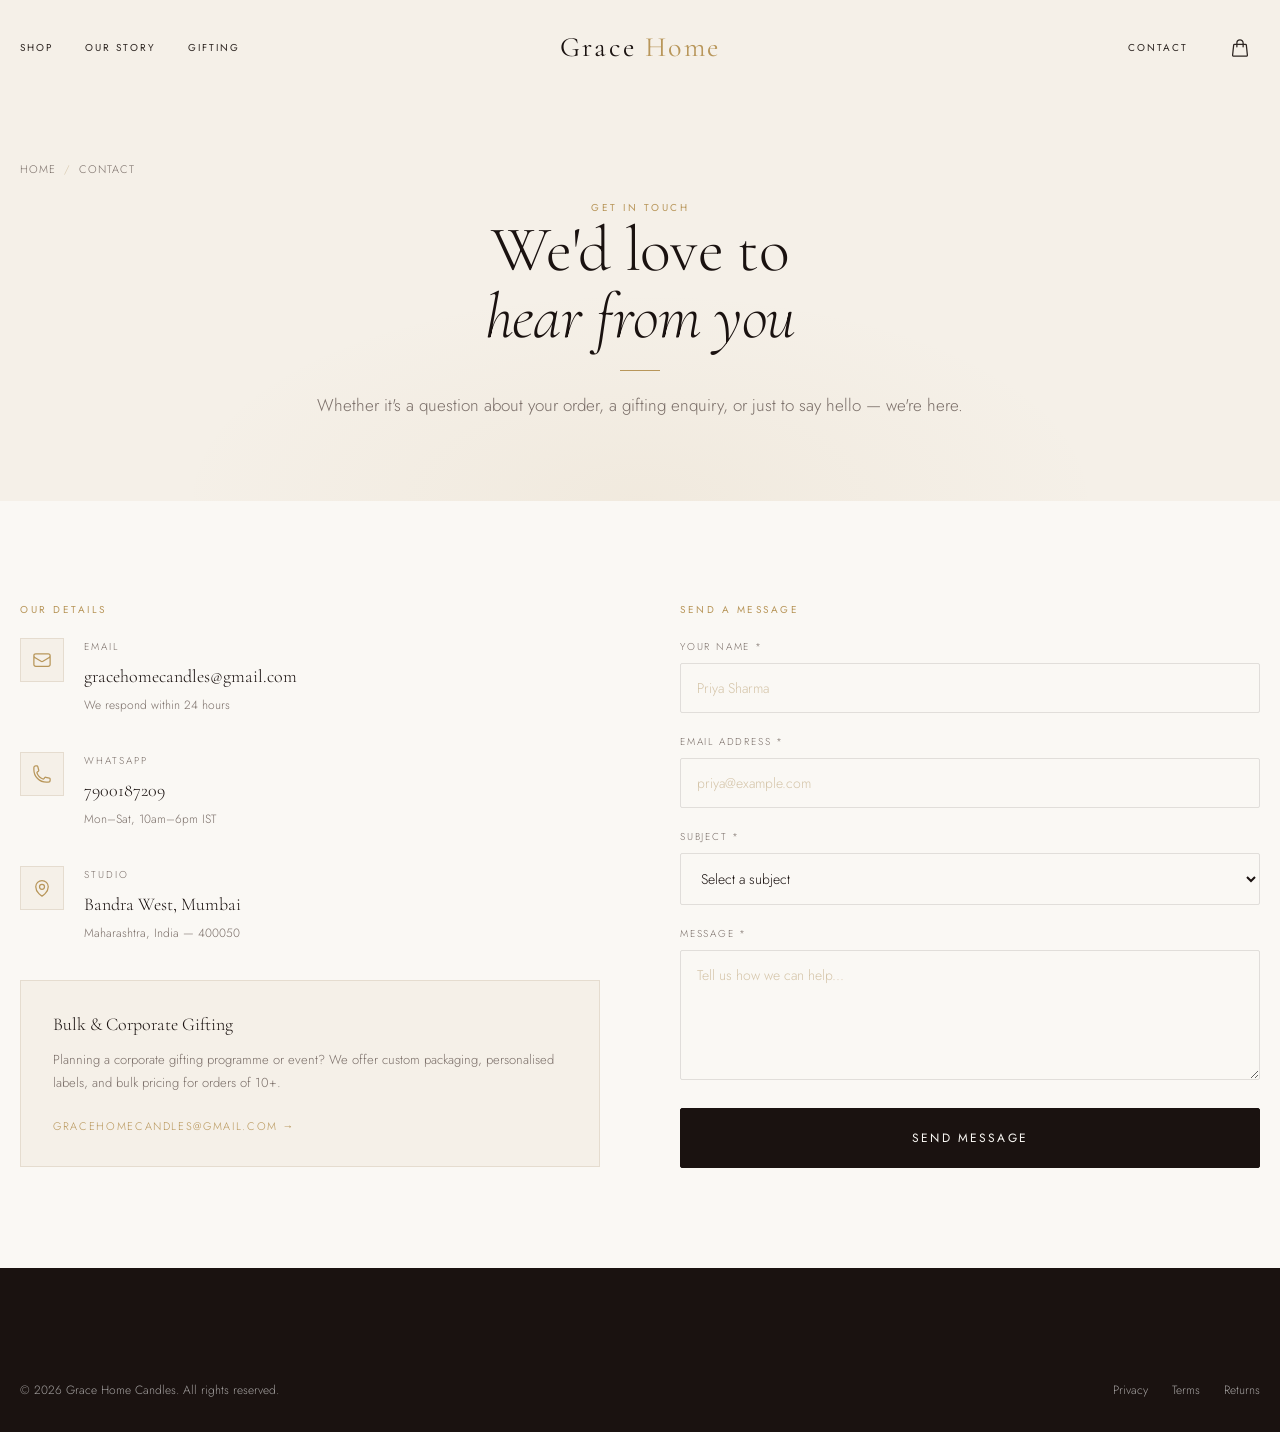
==== commit 27b1a404: "new" ====
--- a/pages/contact.html
+++ b/pages/contact.html
@@ -82,7 +82,7 @@
             </div>
             <div>
               <p style="font-size:10px;letter-spacing:0.2em;text-transform:uppercase;color:var(--muted);margin-bottom:6px">Email</p>
-              <a href="mailto:hello@gracehomecandles.in" style="font-family:var(--font-serif);font-size:18px;color:var(--espresso);transition:color 0.25s" onmouseover="this.style.color='var(--gold)'" onmouseout="this.style.color='var(--espresso)'">hello@gracehomecandles.in</a>
+              <a href="mailto:gracehomecandles@gmail.com" style="font-family:var(--font-serif);font-size:18px;color:var(--espresso);transition:color 0.25s" onmouseover="this.style.color='var(--gold)'" onmouseout="this.style.color='var(--espresso)'">gracehomecandles@gmail.com</a>
               <p style="font-size:12px;color:var(--muted);margin-top:4px">We respond within 24 hours</p>
             </div>
           </div>
@@ -93,7 +93,7 @@
             </div>
             <div>
               <p style="font-size:10px;letter-spacing:0.2em;text-transform:uppercase;color:var(--muted);margin-bottom:6px">WhatsApp</p>
-              <a href="https://wa.me/919876543210" target="_blank" rel="noopener noreferrer" style="font-family:var(--font-serif);font-size:18px;color:var(--espresso);transition:color 0.25s" onmouseover="this.style.color='var(--gold)'" onmouseout="this.style.color='var(--espresso)'">+91 98765 43210</a>
+              <a href="https://wa.me/917900187209" target="_blank" rel="noopener noreferrer" style="font-family:var(--font-serif);font-size:18px;color:var(--espresso);transition:color 0.25s" onmouseover="this.style.color='var(--gold)'" onmouseout="this.style.color='var(--espresso)'">7900187209</a>
               <p style="font-size:12px;color:var(--muted);margin-top:4px">Mon–Sat, 10am–6pm IST</p>
             </div>
           </div>
@@ -113,7 +113,7 @@
           <div class="reveal reveal-delay-4" style="background:var(--cream);padding:28px 32px;border:1px solid var(--border)">
             <p style="font-family:var(--font-serif);font-size:18px;color:var(--espresso);margin-bottom:10px">Bulk & Corporate Gifting</p>
             <p style="font-size:13px;color:var(--muted);line-height:1.75;margin-bottom:16px">Planning a corporate gifting programme or event? We offer custom packaging, personalised labels, and bulk pricing for orders of 10+.</p>
-            <a href="mailto:gifting@gracehomecandles.in" style="font-size:11px;letter-spacing:0.15em;text-transform:uppercase;color:var(--gold);">gifting@gracehomecandles.in →</a>
+            <a href="mailto:gracehomecandles@gmail.com" style="font-size:11px;letter-spacing:0.15em;text-transform:uppercase;color:var(--gold);">gracehomecandles@gmail.com →</a>
           </div>
         </div>
       </div>
@@ -228,12 +228,12 @@
       message: Security.sanitize(message),
       created_at: new Date().toISOString()
     });
-    successEl.textContent = 'Thank you for reaching out! We'll get back to you within 24 hours.';
+    successEl.textContent = 'Thank you for reaching out! We\'ll get back to you within 24 hours.';
     successEl.style.display = 'block';
     document.getElementById('contact-form').reset();
     Toast.show('Message sent successfully!', 'success');
   } catch (err) {
-    errorsEl.textContent = 'Something went wrong. Please try emailing us directly at hello@gracehomecandles.in';
+    errorsEl.textContent = 'Something went wrong. Please try emailing us directly at gracehomecandles@gmail.com';
     errorsEl.style.display = 'block';
   } finally {
     btn.disabled = false;
--- a/css/main.css
+++ b/css/main.css
@@ -26,13 +26,13 @@
   --font-sans:    'Jost', 'Helvetica Neue', Arial, sans-serif;
   --transition:   0.45s cubic-bezier(0.25,0.46,0.45,0.94);
   --transition-fast: 0.22s cubic-bezier(0.25,0.46,0.45,0.94);
-  --max-w:        1320px;
+  --max-w:        1400px;
   --radius:       2px;
 }
 
 /* ── Reset ── */
 *, *::before, *::after { box-sizing: border-box; margin: 0; padding: 0; }
-html { font-size: 16px; scroll-behavior: smooth; -webkit-text-size-adjust: 100%; }
+html { font-size: 16px; scroll-behavior: smooth; -webkit-text-size-adjust: 100%; overflow-x: hidden; width: 100%; }
 body {
   font-family: var(--font-sans);
   font-weight: 300;
@@ -40,6 +40,10 @@
   background: var(--ivory);
   line-height: 1.7;
   overflow-x: hidden;
+  width: 100%;
+  width: 100%;
+  max-width: 100vw;
+  min-height: 100%;
   -webkit-font-smoothing: antialiased;
 }
 img { max-width: 100%; height: auto; display: block; }
@@ -49,8 +53,8 @@
 input, textarea, select { font-family: var(--font-sans); }
 
 /* ── Utility ── */
-.container { width: 100%; max-width: var(--max-w); margin: 0 auto; padding: 0 24px; }
-.visually-hidden { position: absolute; width: 1px; height: 1px; overflow: hidden; clip: rect(0,0,0,0); white-space: nowrap; }
+.container { width: 100%; max-width: var(--max-w); margin: 0 auto; padding: 0 20px; box-sizing: border-box; }
+.visually-hidden { position: absolute; width: 1px; height: 1px; padding: 0; margin: -1px; overflow: hidden; clip: rect(0,0,0,0); border: 0; }
 .section-pad { padding: 100px 0; }
 .section-pad-sm { padding: 64px 0; }
 .text-center { text-align: center; }
@@ -188,27 +192,30 @@
 #site-header {
   position: fixed;
   top: 0; left: 0; right: 0;
-  z-index: 1000;
+  z-index: 1050;
   transition: background var(--transition), box-shadow var(--transition), padding var(--transition);
   padding: 24px 0;
+  background: transparent;
 }
 #site-header.scrolled {
-  background: rgba(250,248,244,0.95);
-  backdrop-filter: blur(16px);
-  -webkit-backdrop-filter: blur(16px);
+  background: rgba(250, 248, 244, 0.85);
+  backdrop-filter: saturate(180%) blur(20px);
+  -webkit-backdrop-filter: saturate(180%) blur(20px);
   box-shadow: var(--shadow-sm);
-  padding: 16px 0;
+  padding: 14px 0;
+  border-bottom: 1px solid rgba(184, 150, 90, 0.1);
 }
 .header-inner {
   display: grid;
   grid-template-columns: 1fr auto 1fr;
   align-items: center;
-  gap: 20px;
+  gap: 12px;
+  height: 100%;
 }
 .nav-logo {
   text-align: center;
   font-family: var(--font-serif);
-  font-size: 22px;
+  font-size: clamp(20px, 5vw, 28px);
   font-weight: 400;
   letter-spacing: 0.08em;
   color: var(--espresso);
@@ -246,13 +253,13 @@
   display: flex; align-items: center; justify-content: center;
   position: relative;
   color: var(--charcoal);
-  transition: color var(--transition-fast);
-}
-.nav-icon-btn:hover { color: var(--gold); }
+  transition: color var(--transition-fast), transform var(--transition-fast);
+}
+.nav-icon-btn:hover { color: var(--gold); transform: translateY(-1px); }
 .nav-icon-btn svg { width: 20px; height: 20px; stroke-width: 1.5; }
 .cart-count {
   position: absolute;
-  top: 2px; right: 2px;
+  top: 4px; right: 4px;
   width: 16px; height: 16px;
   background: var(--gold);
   color: var(--ivory);
@@ -260,45 +267,56 @@
   font-weight: 500;
   border-radius: 50%;
   display: flex; align-items: center; justify-content: center;
+  pointer-events: none;
   display: none;
 }
 .cart-count.visible { display: flex; }
+
 .hamburger {
   display: none;
   flex-direction: column;
-  gap: 5px;
+  gap: 6px;
   padding: 8px;
   cursor: pointer;
-}
+  transition: opacity 0.3s;
+  z-index: 1101;
+}
+.hamburger:hover { background: var(--cream); }
 .hamburger span {
   display: block;
-  width: 22px;
-  height: 1px;
+  width: 24px;
+  height: 1.5px;
   background: var(--charcoal);
-  transition: var(--transition);
-}
+  transition: transform 0.4s cubic-bezier(0.4, 0, 0.2, 1), opacity 0.3s;
+}
+
+/* Hamburger States */
+.hamburger.active span:nth-child(1) { transform: translateY(7.5px) rotate(45deg); }
+.hamburger.active span:nth-child(2) { opacity: 0; }
+.hamburger.active span:nth-child(3) { transform: translateY(-7.5px) rotate(-45deg); }
 
 /* ── Mobile Nav ── */
 .mobile-nav {
   position: fixed;
   inset: 0;
-  background: var(--ivory);
+  background: rgba(250, 248, 244, 0.98);
+  backdrop-filter: blur(10px);
   z-index: 1100;
   display: flex;
   flex-direction: column;
   align-items: center;
   justify-content: center;
-  gap: 32px;
-  transform: translateX(100%);
-  transition: transform var(--transition);
-}
-.mobile-nav.open { transform: translateX(0); }
+  gap: 24px;
+  opacity: 0;
+  visibility: hidden;
+  transition: opacity 0.5s ease, visibility 0.5s ease;
+}
+.mobile-nav.open {
+  opacity: 1;
+  visibility: visible;
+}
 .mobile-nav-close {
-  position: absolute;
-  top: 28px; right: 24px;
-  font-size: 24px;
-  color: var(--charcoal);
-  padding: 8px;
+  display: none; /* Handled by hamburger now */
 }
 .mobile-nav-link {
   font-family: var(--font-serif);
@@ -306,17 +324,40 @@
   font-weight: 300;
   color: var(--espresso);
   letter-spacing: 0.02em;
-  transition: color var(--transition-fast);
-}
-.mobile-nav-link:hover { color: var(--gold); }
+  transition: color var(--transition-fast), transform var(--transition-fast);
+  transform: translateY(20px);
+  opacity: 0;
+}
+.mobile-nav.open .mobile-nav-link { transform: translateY(0); opacity: 1; transition-delay: calc(0.1s * var(--i)); }
+.mobile-nav-link:hover { color: var(--gold); transform: scale(1.05); }
+
+/* ── Marquee ── */
+.marquee-container {
+  background: var(--espresso);
+  padding: 16px 0;
+  overflow: hidden; /* Replaced clip for wider mobile support */
+  max-width: 100%;
+  white-space: nowrap;
+  border-top: 1px solid rgba(255,255,255,0.05);
+}
+.marquee-content {
+  display: inline-flex;
+  gap: 60px;
+  animation: marquee 50s linear infinite;
+  font-size: 11px;
+  letter-spacing: 0.2em;
+  text-transform: uppercase;
+  color: rgba(255,255,255,0.4);
+}
+@keyframes marquee { from { transform: translateX(0); } to { transform: translateX(-50%); } }
 
 /* ── Hero ── */
 .hero {
-  min-height: 100vh;
+  min-height: calc(100vh - 80px);
   display: flex;
-  align-items: flex-end;
+  align-items: center;
   position: relative;
-  overflow: hidden;
+  overflow: clip;
   background: var(--cream);
 }
 .hero-bg {
@@ -333,7 +374,7 @@
 .hero-content {
   position: relative;
   z-index: 2;
-  padding: 120px 0 80px;
+  padding: 140px 0 80px;
   width: 100%;
 }
 .hero-grid {
@@ -357,7 +398,7 @@
   font-weight: 300;
   line-height: 1.8;
   color: var(--muted);
-  max-width: 380px;
+  max-width: 100%;
   margin-bottom: 48px;
 }
 .hero-cta { display: flex; gap: 20px; flex-wrap: wrap; align-items: center; }
@@ -372,7 +413,7 @@
   aspect-ratio: 3/4;
   background: var(--cashmere);
   position: relative;
-  overflow: hidden;
+  overflow: clip;
   border-radius: var(--radius);
 }
 .hero-image-wrap img {
@@ -385,8 +426,8 @@
 .hero-badge {
   position: absolute;
   bottom: 28px;
-  right: -20px;
-  background: var(--ivory);
+  right: 20px; 
+  background: white;
   padding: 20px 24px;
   box-shadow: var(--shadow-md);
 }
@@ -528,6 +569,7 @@
   background: var(--ivory);
   padding: 52px 36px;
   text-align: center;
+  border: 1px solid transparent;
   transition: background var(--transition);
 }
 .feature-item:hover { background: var(--cream); }
@@ -678,15 +720,17 @@
 .gifting-image {
   aspect-ratio: 4/5;
   background: var(--cashmere);
-  overflow: hidden;
+  overflow: clip;
   border-radius: var(--radius);
   position: relative;
 }
 .gifting-image img { width: 100%; height: 100%; object-fit: cover; }
 .gifting-tag {
   position: absolute;
-  top: 32px; left: -20px;
+  top: 32px; 
+  left: 0;
   background: var(--espresso);
+  z-index: 5;
   color: var(--ivory);
   padding: 20px 28px;
   writing-mode: vertical-rl;
@@ -844,16 +888,19 @@
 .cart-drawer {
   position: fixed;
   top: 0; right: 0; bottom: 0;
-  width: 420px;
-  max-width: 100vw;
+  width: 100%;
+  max-width: 400px;
   background: var(--ivory);
   z-index: 1300;
-  transform: translateX(100%);
+  right: 0;
+  transform: translateX(105%); /* Ensure no sub-pixel bleed */
+  visibility: hidden;
+  opacity: 0;
   transition: transform var(--transition);
   display: flex;
   flex-direction: column;
 }
-.cart-drawer.open { transform: translateX(0); }
+.cart-drawer.open { transform: translateX(0); visibility: visible; }
 .cart-header {
   padding: 28px 32px;
   border-bottom: 1px solid var(--border);
@@ -1112,11 +1159,14 @@
 /* ── Toast ── */
 .toast-container {
   position: fixed;
-  bottom: 32px; right: 32px;
+  bottom: 24px; right: 24px;
   z-index: 2000;
   display: flex; flex-direction: column; gap: 12px;
+  pointer-events: none;
+  max-width: 320px;
 }
 .toast {
+  pointer-events: auto;
   background: var(--espresso);
   color: var(--ivory);
   padding: 16px 24px;
@@ -1125,11 +1175,12 @@
   letter-spacing: 0.05em;
   box-shadow: var(--shadow-lg);
   transform: translateX(120%);
-  transition: transform var(--transition);
-  max-width: 320px;
+  visibility: hidden;
+  transition: transform 0.6s cubic-bezier(0.23, 1, 0.32, 1), visibility 0.6s;
+  max-width: 100%;
   border-left: 3px solid var(--gold);
 }
-.toast.show { transform: translateX(0); }
+.toast.show { transform: translateX(0); visibility: visible; }
 .toast.success { border-left-color: #6B9E7A; }
 .toast.error { border-left-color: #C0665A; }
 
@@ -1270,17 +1321,22 @@
   .instagram-grid { grid-template-columns: repeat(4, 1fr); }
 }
 @media (max-width: 768px) {
+  #site-header { padding: 16px 0; }
+  .nav-logo { font-size: clamp(18px, 4.5vw, 22px); grid-column: 2; }
   .section-pad { padding: 64px 0; }
   .nav-left, .nav-right > .nav-link { display: none; }
   .hamburger { display: flex; }
-  .header-inner { grid-template-columns: 1fr auto 1fr; }
-  .nav-right { gap: 8px; }
+  .header-inner { grid-template-columns: 44px 1fr auto; } /* Prevent grid-push overflow */
+  .nav-right { gap: 8px; grid-column: 3; }
   .products-grid { grid-template-columns: 1fr 1fr; gap: 16px; }
   .products-grid-4 { grid-template-columns: 1fr 1fr; }
   .features-grid { grid-template-columns: 1fr 1fr; }
   .instagram-grid { grid-template-columns: repeat(3, 1fr); }
   .footer-grid { grid-template-columns: 1fr; gap: 36px; }
-  .cart-drawer { width: 100vw; }
+  .cart-drawer { width: 100%; max-width: 100%; border-left: none; }
+  .gifting-tag { left: 0; top: 0; writing-mode: horizontal-tb; transform: none; padding: 10px 18px; position: relative; width: fit-content; margin: 0 0 16px 0; font-size: 10px; }
+  .gifting-image { overflow: clip; border-radius: 2px; }
+  .toast-container { width: 100%; bottom: 20px; right: 0; padding: 0 20px; box-sizing: border-box; }
   .product-assurances { flex-wrap: wrap; gap: 16px; }
   .form-row { grid-template-columns: 1fr; }
   .newsletter-form { flex-direction: column; }
